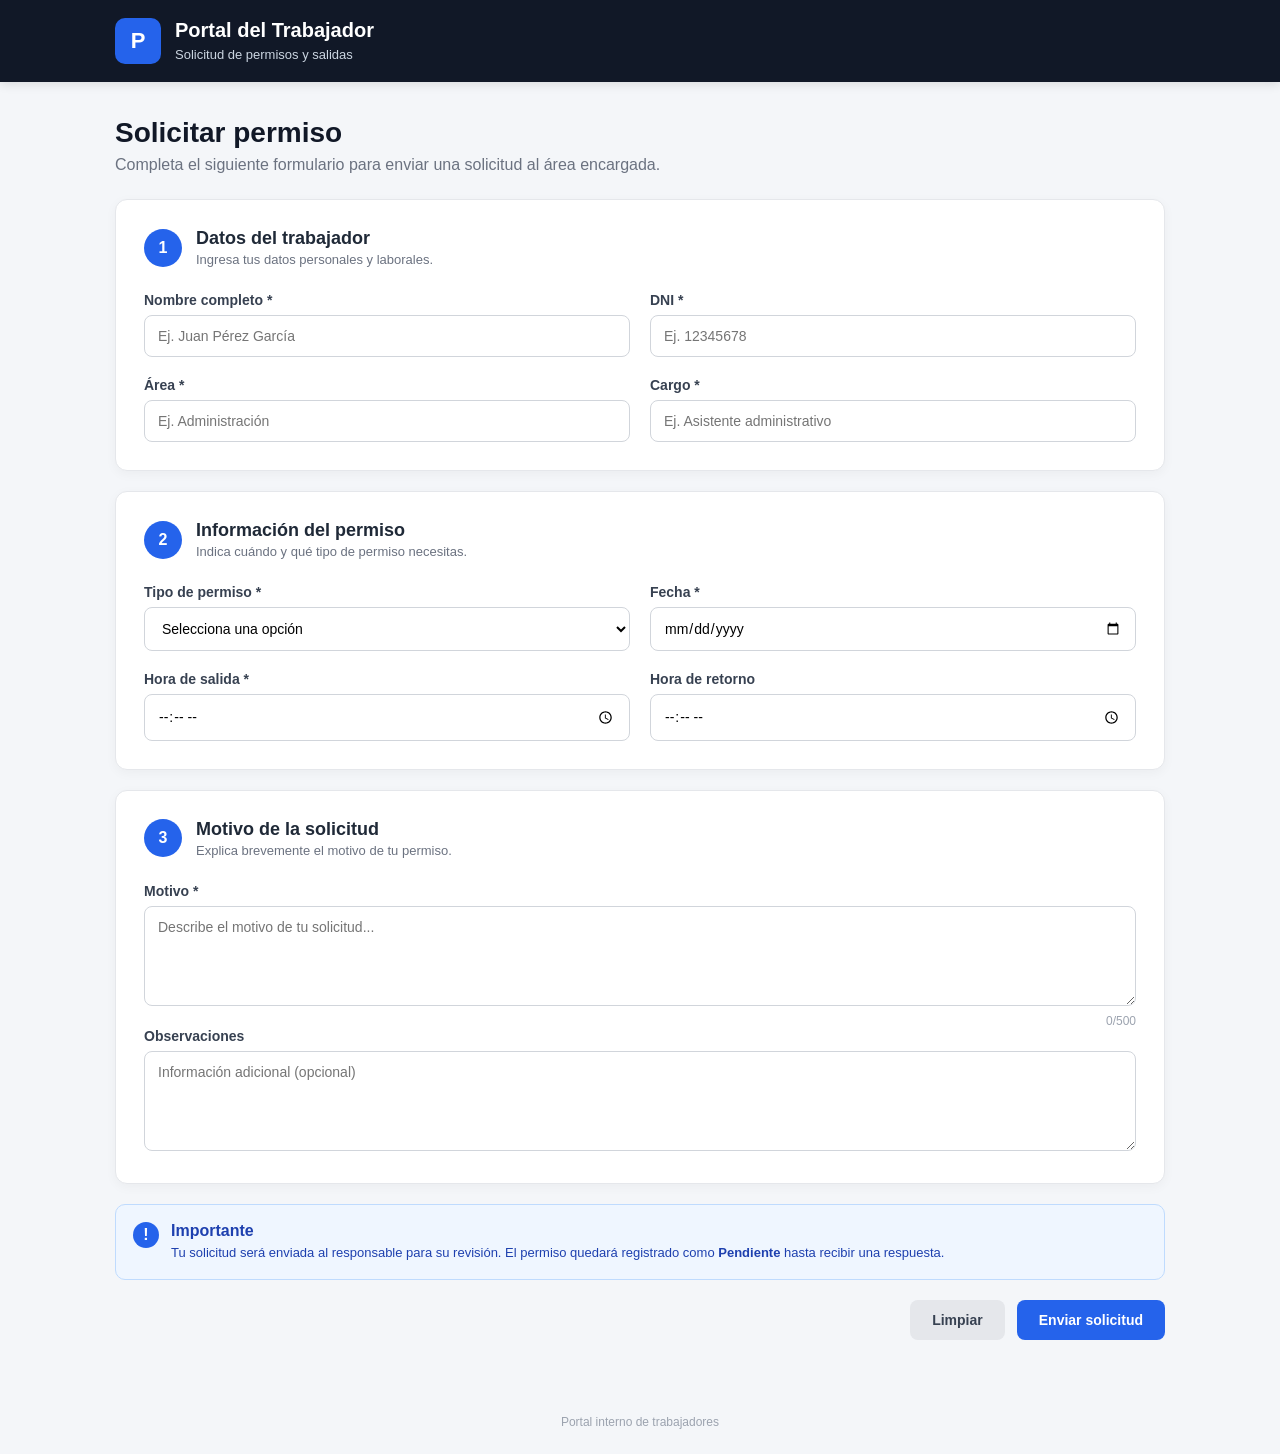
==== index.html @ 677ba8c8 "Rename solicitarpermisos.html to index.html" ====
<!DOCTYPE html>
<html lang="es">
<head>
    <meta charset="UTF-8">
    <meta name="viewport" content="width=device-width, initial-scale=1.0">
    <title>Solicitud de Permiso</title>

    <link rel="stylesheet" href="solicitarpermisos.css">
</head>

<body>

    <div class="page">

        <header class="topbar">
            <div class="brand">
                <div class="brand-icon">P</div>
                <div>
                    <h1>Portal del Trabajador</h1>
                    <span>Solicitud de permisos y salidas</span>
                </div>
            </div>
        </header>

        <main class="container">

            <div class="welcome">
                <h2>Solicitar permiso</h2>
                <p>
                    Completa el siguiente formulario para enviar una solicitud
                    al área encargada.
                </p>
            </div>

            <form id="solicitudForm">

                <!-- DATOS DEL TRABAJADOR -->
                <section class="card">

                    <div class="section-title">
                        <div class="number">1</div>
                        <div>
                            <h3>Datos del trabajador</h3>
                            <p>Ingresa tus datos personales y laborales.</p>
                        </div>
                    </div>

                    <div class="form-grid">

                        <div class="form-group">
                            <label for="nombre">
                                Nombre completo *
                            </label>

                            <input
                                type="text"
                                id="nombre"
                                name="nombre"
                                placeholder="Ej. Juan Pérez García"
                                required
                            >
                        </div>

                        <div class="form-group">
                            <label for="dni">
                                DNI *
                            </label>

                            <input
                                type="text"
                                id="dni"
                                name="dni"
                                placeholder="Ej. 12345678"
                                maxlength="8"
                                inputmode="numeric"
                                required
                            >
                        </div>

                        <div class="form-group">
                            <label for="area">
                                Área *
                            </label>

                            <input
                                type="text"
                                id="area"
                                name="area"
                                placeholder="Ej. Administración"
                                required
                            >
                        </div>

                        <div class="form-group">
                            <label for="cargo">
                                Cargo *
                            </label>

                            <input
                                type="text"
                                id="cargo"
                                name="cargo"
                                placeholder="Ej. Asistente administrativo"
                                required
                            >
                        </div>

                    </div>

                </section>


                <!-- DATOS DEL PERMISO -->
                <section class="card">

                    <div class="section-title">
                        <div class="number">2</div>

                        <div>
                            <h3>Información del permiso</h3>
                            <p>Indica cuándo y qué tipo de permiso necesitas.</p>
                        </div>
                    </div>

                    <div class="form-grid">

                        <div class="form-group">
                            <label for="tipo_permiso">
                                Tipo de permiso *
                            </label>

                            <select
                                id="tipo_permiso"
                                name="tipo_permiso"
                                required
                            >
                                <option value="">
                                    Selecciona una opción
                                </option>

                                <option value="Personal">
                                    Personal
                                </option>

                                <option value="Médico">
                                    Cita médica
                                </option>

                                <option value="Familiar">
                                    Motivo familiar
                                </option>

                                <option value="Laboral">
                                    Motivo laboral
                                </option>

                                <option value="Emergencia">
                                    Emergencia
                                </option>

                                <option value="Otro">
                                    Otro
                                </option>
                            </select>
                        </div>


                        <div class="form-group">
                            <label for="fecha">
                                Fecha *
                            </label>

                            <input
                                type="date"
                                id="fecha"
                                name="fecha"
                                required
                            >
                        </div>


                        <div class="form-group">
                            <label for="hora_salida">
                                Hora de salida *
                            </label>

                            <input
                                type="time"
                                id="hora_salida"
                                name="hora_salida"
                                required
                            >
                        </div>


                        <div class="form-group">
                            <label for="hora_retorno">
                                Hora de retorno
                            </label>

                            <input
                                type="time"
                                id="hora_retorno"
                                name="hora_retorno"
                            >
                        </div>

                    </div>

                </section>


                <!-- MOTIVO -->
                <section class="card">

                    <div class="section-title">
                        <div class="number">3</div>

                        <div>
                            <h3>Motivo de la solicitud</h3>
                            <p>Explica brevemente el motivo de tu permiso.</p>
                        </div>
                    </div>


                    <div class="form-group">

                        <label for="motivo">
                            Motivo *
                        </label>

                        <textarea
                            id="motivo"
                            name="motivo"
                            rows="4"
                            maxlength="500"
                            placeholder="Describe el motivo de tu solicitud..."
                            required
                        ></textarea>

                        <div class="counter">
                            <span id="contador">0</span>/500
                        </div>

                    </div>


                    <div class="form-group">

                        <label for="observaciones">
                            Observaciones
                        </label>

                        <textarea
                            id="observaciones"
                            name="observaciones"
                            rows="3"
                            maxlength="500"
                            placeholder="Información adicional (opcional)"
                        ></textarea>

                    </div>

                </section>


                <!-- AVISO -->
                <div class="notice">
                    <div class="notice-icon">!</div>

                    <div>
                        <strong>Importante</strong>

                        <p>
                            Tu solicitud será enviada al responsable para su
                            revisión. El permiso quedará registrado como
                            <strong>Pendiente</strong> hasta recibir una respuesta.
                        </p>
                    </div>
                </div>


                <!-- BOTONES -->
                <div class="actions">

                    <button
                        type="reset"
                        class="btn btn-secondary"
                        id="btnLimpiar"
                    >
                        Limpiar
                    </button>

                    <button
                        type="submit"
                        class="btn btn-primary"
                        id="btnEnviar"
                    >
                        <span id="textoBoton">
                            Enviar solicitud
                        </span>

                        <span
                            id="loader"
                            class="loader hidden"
                        ></span>
                    </button>

                </div>

            </form>


            <!-- MENSAJE DE ÉXITO -->
            <div
                id="successMessage"
                class="success-card hidden"
            >

                <div class="success-icon">
                    ✓
                </div>

                <h2>Solicitud enviada correctamente</h2>

                <p>
                    Tu solicitud fue registrada y enviada para revisión.
                </p>

                <div class="request-number">
                    <span>Número de solicitud</span>

                    <strong id="numeroSolicitud">
                        -
                    </strong>
                </div>

                <div class="status">
                    <span>Estado</span>
                    <strong>PENDIENTE</strong>
                </div>

                <button
                    type="button"
                    class="btn btn-primary"
                    id="nuevaSolicitud"
                >
                    Registrar otra solicitud
                </button>

            </div>

        </main>


        <footer>
            Portal interno de trabajadores
        </footer>

    </div>


    <script src="solicitarpermisos.js"></script>

</body>
</html>
---- solicitarpermisos.css ----
* {
    box-sizing: border-box;
    margin: 0;
    padding: 0;
}

body {
    font-family: Arial, Helvetica, sans-serif;
    background: #f4f6f9;
    color: #1f2937;
}

.page {
    min-height: 100vh;
}


/* =========================
   BARRA SUPERIOR
========================= */

.topbar {
    background: #111827;
    color: white;
    padding: 18px 30px;
    box-shadow: 0 2px 10px rgba(0, 0, 0, 0.12);
}

.brand {
    max-width: 1050px;
    margin: auto;
    display: flex;
    align-items: center;
    gap: 14px;
}

.brand-icon {
    width: 46px;
    height: 46px;
    border-radius: 10px;
    background: #2563eb;

    display: flex;
    align-items: center;
    justify-content: center;

    font-size: 22px;
    font-weight: bold;
}

.brand h1 {
    font-size: 20px;
    margin-bottom: 3px;
}

.brand span {
    color: #cbd5e1;
    font-size: 13px;
}


/* =========================
   CONTENEDOR
========================= */

.container {
    width: 92%;
    max-width: 1050px;
    margin: 35px auto 50px;
}

.welcome {
    margin-bottom: 25px;
}

.welcome h2 {
    font-size: 28px;
    margin-bottom: 7px;
    color: #111827;
}

.welcome p {
    color: #6b7280;
}


/* =========================
   TARJETAS
========================= */

.card {
    background: white;
    border-radius: 12px;
    padding: 28px;
    margin-bottom: 20px;

    border: 1px solid #e5e7eb;

    box-shadow:
        0 3px 12px rgba(0, 0, 0, 0.04);
}


/* =========================
   TITULOS
========================= */

.section-title {
    display: flex;
    gap: 14px;
    align-items: center;

    margin-bottom: 25px;
}

.number {
    width: 38px;
    height: 38px;

    border-radius: 50%;

    background: #2563eb;
    color: white;

    display: flex;
    align-items: center;
    justify-content: center;

    font-weight: bold;
}

.section-title h3 {
    font-size: 18px;
    margin-bottom: 3px;
}

.section-title p {
    color: #6b7280;
    font-size: 13px;
}


/* =========================
   FORMULARIO
========================= */

.form-grid {
    display: grid;
    grid-template-columns: repeat(2, 1fr);
    gap: 20px;
}

.form-group {
    position: relative;
}

.form-group label {
    display: block;

    font-size: 14px;
    font-weight: 600;

    margin-bottom: 7px;
    color: #374151;
}

input,
select,
textarea {
    width: 100%;

    border: 1px solid #d1d5db;

    border-radius: 8px;

    padding: 12px 13px;

    font-family: inherit;
    font-size: 14px;

    background: white;

    outline: none;

    transition:
        border-color 0.2s,
        box-shadow 0.2s;
}

input:focus,
select:focus,
textarea:focus {
    border-color: #2563eb;

    box-shadow:
        0 0 0 3px rgba(37, 99, 235, 0.1);
}

textarea {
    resize: vertical;
    min-height: 100px;
}


/* =========================
   CONTADOR
========================= */

.counter {
    text-align: right;
    color: #9ca3af;
    font-size: 12px;
    margin-top: 4px;
}


/* =========================
   AVISO
========================= */

.notice {
    display: flex;
    align-items: flex-start;
    gap: 12px;

    padding: 17px;

    margin-bottom: 20px;

    border-radius: 10px;

    background: #eff6ff;
    border: 1px solid #bfdbfe;

    color: #1e40af;
}

.notice-icon {
    min-width: 26px;
    height: 26px;

    border-radius: 50%;

    background: #2563eb;
    color: white;

    display: flex;
    align-items: center;
    justify-content: center;

    font-weight: bold;
}

.notice p {
    font-size: 13px;
    line-height: 1.5;
    margin-top: 3px;
}


/* =========================
   BOTONES
========================= */

.actions {
    display: flex;
    justify-content: flex-end;
    gap: 12px;
}

.btn {
    border: none;
    border-radius: 8px;

    padding: 12px 22px;

    font-size: 14px;
    font-weight: 600;

    cursor: pointer;

    transition: 0.2s;
}

.btn-primary {
    background: #2563eb;
    color: white;
}

.btn-primary:hover {
    background: #1d4ed8;
}

.btn-secondary {
    background: #e5e7eb;
    color: #374151;
}

.btn-secondary:hover {
    background: #d1d5db;
}


/* =========================
   LOADER
========================= */

.loader {
    display: inline-block;

    width: 16px;
    height: 16px;

    border: 2px solid rgba(255,255,255,0.4);
    border-top-color: white;

    border-radius: 50%;

    animation: spin 0.8s linear infinite;

    vertical-align: middle;
}

.hidden {
    display: none !important;
}

@keyframes spin {
    to {
        transform: rotate(360deg);
    }
}


/* =========================
   ÉXITO
========================= */

.success-card {
    background: white;

    border-radius: 14px;

    padding: 40px;

    text-align: center;

    border: 1px solid #e5e7eb;

    box-shadow:
        0 5px 20px rgba(0, 0, 0, 0.06);
}

.success-icon {
    width: 65px;
    height: 65px;

    border-radius: 50%;

    margin: 0 auto 18px;

    background: #dcfce7;
    color: #16a34a;

    display: flex;
    align-items: center;
    justify-content: center;

    font-size: 32px;
    font-weight: bold;
}

.success-card h2 {
    margin-bottom: 8px;
}

.success-card p {
    color: #6b7280;
}

.request-number {
    margin: 25px auto 12px;

    padding: 15px;

    max-width: 320px;

    background: #f9fafb;

    border-radius: 8px;
}

.request-number span,
.status span {
    display: block;

    font-size: 12px;

    color: #6b7280;

    margin-bottom: 5px;
}

.request-number strong {
    font-size: 22px;
    color: #2563eb;
}

.status {
    margin: 10px auto 25px;

    max-width: 320px;

    padding: 12px;

    background: #fff7ed;

    border-radius: 8px;

    color: #c2410c;
}


/* =========================
   FOOTER
========================= */

footer {
    text-align: center;

    padding: 25px;

    color: #9ca3af;

    font-size: 12px;
}


/* =========================
   RESPONSIVE
========================= */

@media (max-width: 700px) {

    .topbar {
        padding: 15px;
    }

    .container {
        width: 94%;
        margin-top: 25px;
    }

    .welcome h2 {
        font-size: 23px;
    }

    .card {
        padding: 20px;
    }

    .form-grid {
        grid-template-columns: 1fr;
        gap: 15px;
    }

    .actions {
        flex-direction: column-reverse;
    }

    .btn {
        width: 100%;
    }

    .success-card {
        padding: 30px 20px;
    }
}
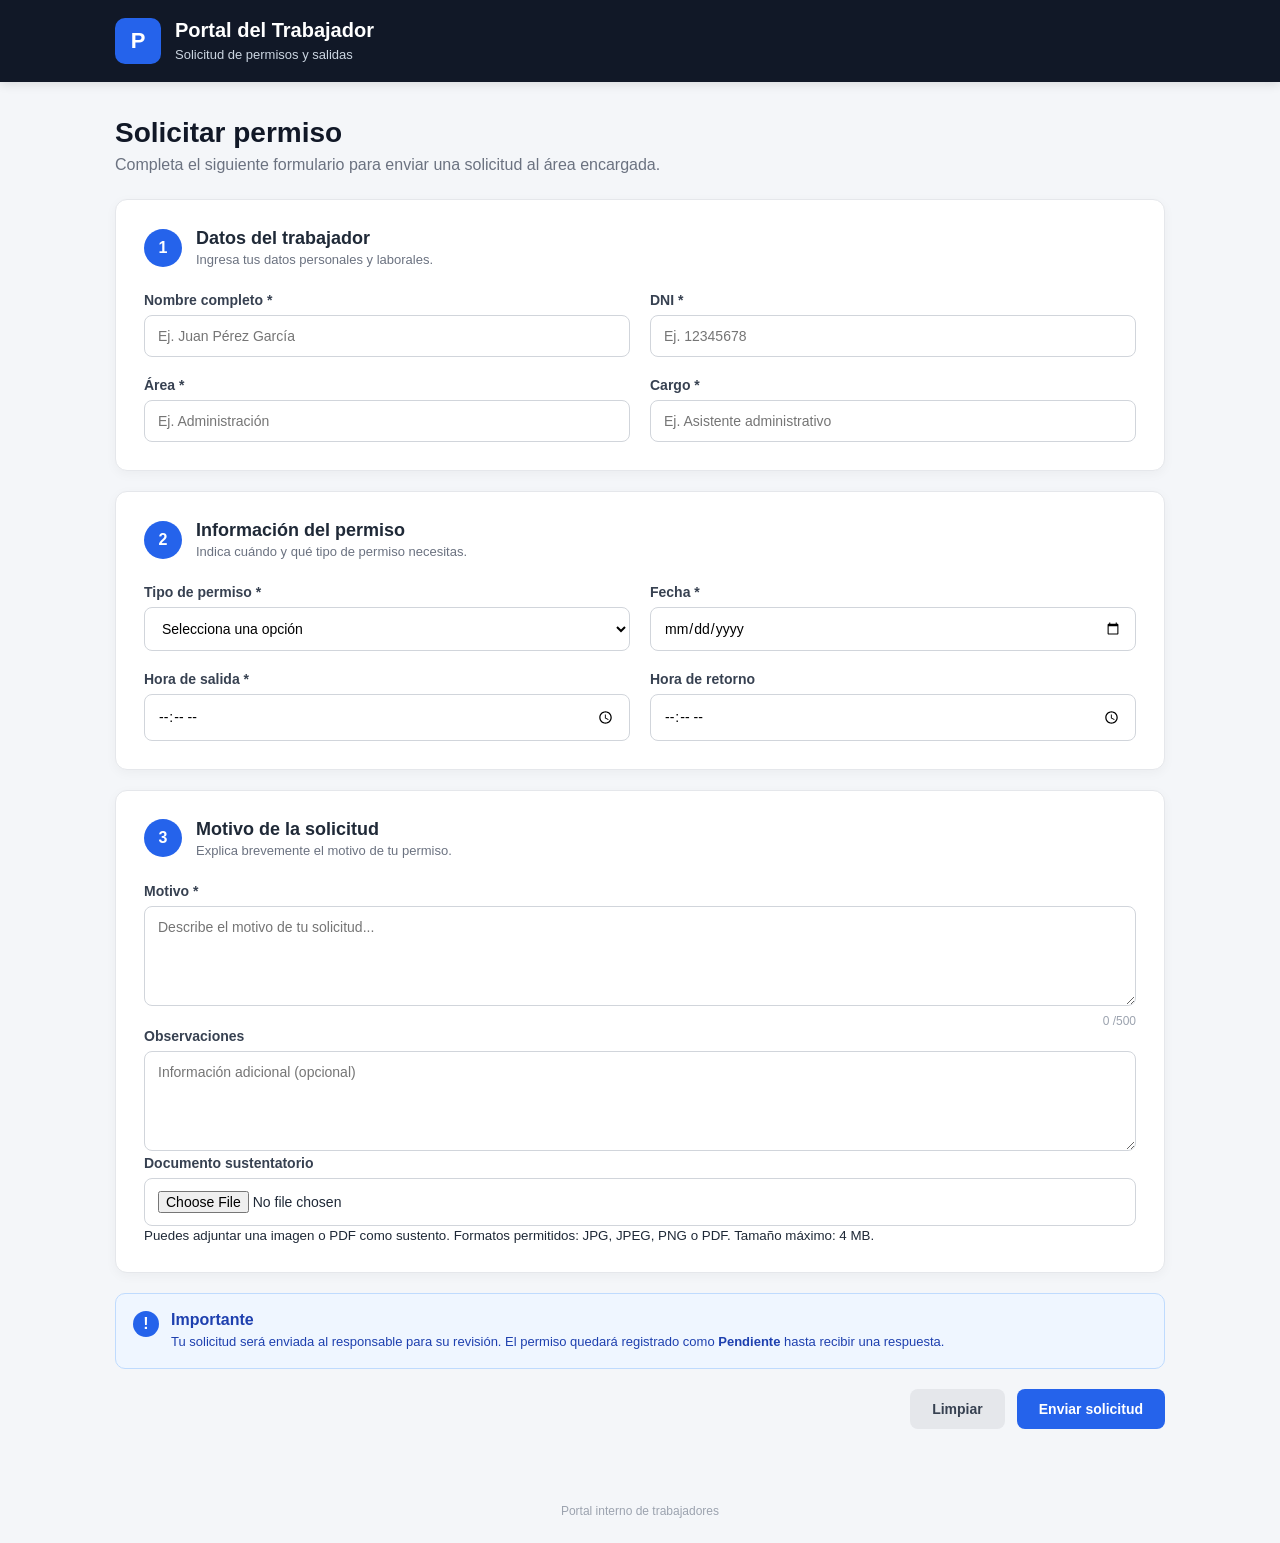
==== commit d5f5d43e: "Update index.html" ====
--- a/index.html
+++ b/index.html
@@ -1,8 +1,10 @@
 <!DOCTYPE html>
 <html lang="es">
+
 <head>
     <meta charset="UTF-8">
     <meta name="viewport" content="width=device-width, initial-scale=1.0">
+
     <title>Solicitud de Permiso</title>
 
     <link rel="stylesheet" href="solicitarpermisos.css">
@@ -13,41 +15,75 @@
     <div class="page">
 
         <header class="topbar">
+
             <div class="brand">
-                <div class="brand-icon">P</div>
+
+                <div class="brand-icon">
+                    P
+                </div>
+
                 <div>
                     <h1>Portal del Trabajador</h1>
-                    <span>Solicitud de permisos y salidas</span>
-                </div>
+
+                    <span>
+                        Solicitud de permisos y salidas
+                    </span>
+                </div>
+
             </div>
+
         </header>
 
+
         <main class="container">
 
+
             <div class="welcome">
+
                 <h2>Solicitar permiso</h2>
+
                 <p>
                     Completa el siguiente formulario para enviar una solicitud
                     al área encargada.
                 </p>
+
             </div>
 
+
+
             <form id="solicitudForm">
 
+
                 <!-- DATOS DEL TRABAJADOR -->
+
                 <section class="card">
 
                     <div class="section-title">
-                        <div class="number">1</div>
+
+                        <div class="number">
+                            1
+                        </div>
+
                         <div>
-                            <h3>Datos del trabajador</h3>
-                            <p>Ingresa tus datos personales y laborales.</p>
-                        </div>
-                    </div>
+
+                            <h3>
+                                Datos del trabajador
+                            </h3>
+
+                            <p>
+                                Ingresa tus datos personales y laborales.
+                            </p>
+
+                        </div>
+
+                    </div>
+
 
                     <div class="form-grid">
 
-                        <div class="form-group">
+
+                        <div class="form-group">
+
                             <label for="nombre">
                                 Nombre completo *
                             </label>
@@ -59,9 +95,13 @@
                                 placeholder="Ej. Juan Pérez García"
                                 required
                             >
-                        </div>
-
-                        <div class="form-group">
+
+                        </div>
+
+
+
+                        <div class="form-group">
+
                             <label for="dni">
                                 DNI *
                             </label>
@@ -75,9 +115,13 @@
                                 inputmode="numeric"
                                 required
                             >
-                        </div>
-
-                        <div class="form-group">
+
+                        </div>
+
+
+
+                        <div class="form-group">
+
                             <label for="area">
                                 Área *
                             </label>
@@ -89,9 +133,13 @@
                                 placeholder="Ej. Administración"
                                 required
                             >
-                        </div>
-
-                        <div class="form-group">
+
+                        </div>
+
+
+
+                        <div class="form-group">
+
                             <label for="cargo">
                                 Cargo *
                             </label>
@@ -103,72 +151,108 @@
                                 placeholder="Ej. Asistente administrativo"
                                 required
                             >
-                        </div>
+
+                        </div>
+
 
                     </div>
 
                 </section>
 
 
+
+
                 <!-- DATOS DEL PERMISO -->
+
                 <section class="card">
 
+
                     <div class="section-title">
-                        <div class="number">2</div>
+
+                        <div class="number">
+                            2
+                        </div>
+
 
                         <div>
-                            <h3>Información del permiso</h3>
-                            <p>Indica cuándo y qué tipo de permiso necesitas.</p>
-                        </div>
-                    </div>
+
+                            <h3>
+                                Información del permiso
+                            </h3>
+
+                            <p>
+                                Indica cuándo y qué tipo de permiso necesitas.
+                            </p>
+
+                        </div>
+
+                    </div>
+
+
 
                     <div class="form-grid">
 
-                        <div class="form-group">
+
+                        <div class="form-group">
+
                             <label for="tipo_permiso">
                                 Tipo de permiso *
                             </label>
+
 
                             <select
                                 id="tipo_permiso"
                                 name="tipo_permiso"
                                 required
                             >
+
                                 <option value="">
                                     Selecciona una opción
                                 </option>
 
+
                                 <option value="Personal">
                                     Personal
                                 </option>
 
+
                                 <option value="Médico">
                                     Cita médica
                                 </option>
 
+
                                 <option value="Familiar">
                                     Motivo familiar
                                 </option>
 
+
                                 <option value="Laboral">
                                     Motivo laboral
                                 </option>
 
+
                                 <option value="Emergencia">
                                     Emergencia
                                 </option>
 
+
                                 <option value="Otro">
                                     Otro
                                 </option>
+
                             </select>
-                        </div>
-
-
-                        <div class="form-group">
+
+                        </div>
+
+
+
+
+                        <div class="form-group">
+
                             <label for="fecha">
                                 Fecha *
                             </label>
+
 
                             <input
                                 type="date"
@@ -176,13 +260,18 @@
                                 name="fecha"
                                 required
                             >
-                        </div>
-
-
-                        <div class="form-group">
+
+                        </div>
+
+
+
+
+                        <div class="form-group">
+
                             <label for="hora_salida">
                                 Hora de salida *
                             </label>
+
 
                             <input
                                 type="time"
@@ -190,44 +279,71 @@
                                 name="hora_salida"
                                 required
                             >
-                        </div>
-
-
-                        <div class="form-group">
+
+                        </div>
+
+
+
+
+                        <div class="form-group">
+
                             <label for="hora_retorno">
                                 Hora de retorno
                             </label>
+
 
                             <input
                                 type="time"
                                 id="hora_retorno"
                                 name="hora_retorno"
                             >
-                        </div>
+
+                        </div>
+
 
                     </div>
 
                 </section>
 
 
+
+
                 <!-- MOTIVO -->
+
                 <section class="card">
 
+
                     <div class="section-title">
-                        <div class="number">3</div>
+
+                        <div class="number">
+                            3
+                        </div>
+
 
                         <div>
-                            <h3>Motivo de la solicitud</h3>
-                            <p>Explica brevemente el motivo de tu permiso.</p>
-                        </div>
-                    </div>
+
+                            <h3>
+                                Motivo de la solicitud
+                            </h3>
+
+                            <p>
+                                Explica brevemente el motivo de tu permiso.
+                            </p>
+
+                        </div>
+
+                    </div>
+
+
 
 
                     <div class="form-group">
+
 
                         <label for="motivo">
                             Motivo *
                         </label>
+
 
                         <textarea
                             id="motivo"
@@ -238,18 +354,30 @@
                             required
                         ></textarea>
 
+
                         <div class="counter">
-                            <span id="contador">0</span>/500
-                        </div>
-
-                    </div>
+
+                            <span id="contador">
+                                0
+                            </span>
+
+                            /500
+
+                        </div>
+
+
+                    </div>
+
+
 
 
                     <div class="form-group">
+
 
                         <label for="observaciones">
                             Observaciones
                         </label>
+
 
                         <textarea
                             id="observaciones"
@@ -259,29 +387,88 @@
                             placeholder="Información adicional (opcional)"
                         ></textarea>
 
-                    </div>
+
+                    </div>
+
+
+
+
+                    <!-- DOCUMENTO SUSTENTATORIO -->
+
+                    <div class="form-group">
+
+
+                        <label for="documento">
+                            Documento sustentatorio
+                        </label>
+
+
+                        <input
+                            type="file"
+                            id="documento"
+                            name="documento"
+                            accept=".jpg,.jpeg,.png,.pdf"
+                        >
+
+
+                        <small>
+                            Puedes adjuntar una imagen o PDF como sustento.
+                            Formatos permitidos: JPG, JPEG, PNG o PDF.
+                            Tamaño máximo: 4 MB.
+                        </small>
+
+
+                        <div
+                            id="nombreArchivo"
+                            class="file-name"
+                        ></div>
+
+
+                    </div>
+
 
                 </section>
 
 
+
+
                 <!-- AVISO -->
+
                 <div class="notice">
-                    <div class="notice-icon">!</div>
+
+
+                    <div class="notice-icon">
+                        !
+                    </div>
+
 
                     <div>
-                        <strong>Importante</strong>
+
+                        <strong>
+                            Importante
+                        </strong>
+
 
                         <p>
+
                             Tu solicitud será enviada al responsable para su
                             revisión. El permiso quedará registrado como
                             <strong>Pendiente</strong> hasta recibir una respuesta.
+
                         </p>
-                    </div>
-                </div>
+
+                    </div>
+
+
+                </div>
+
+
 
 
                 <!-- BOTONES -->
+
                 <div class="actions">
+
 
                     <button
                         type="reset"
@@ -291,54 +478,88 @@
                         Limpiar
                     </button>
 
+
+
                     <button
                         type="submit"
                         class="btn btn-primary"
                         id="btnEnviar"
                     >
+
                         <span id="textoBoton">
                             Enviar solicitud
                         </span>
+
 
                         <span
                             id="loader"
                             class="loader hidden"
                         ></span>
+
                     </button>
 
-                </div>
+
+                </div>
+
 
             </form>
 
 
+
+
             <!-- MENSAJE DE ÉXITO -->
+
             <div
                 id="successMessage"
                 class="success-card hidden"
             >
 
+
                 <div class="success-icon">
                     ✓
                 </div>
 
-                <h2>Solicitud enviada correctamente</h2>
+
+                <h2>
+                    Solicitud enviada correctamente
+                </h2>
+
 
                 <p>
                     Tu solicitud fue registrada y enviada para revisión.
                 </p>
 
+
+
                 <div class="request-number">
-                    <span>Número de solicitud</span>
+
+                    <span>
+                        Número de solicitud
+                    </span>
+
 
                     <strong id="numeroSolicitud">
                         -
                     </strong>
-                </div>
+
+                </div>
+
+
 
                 <div class="status">
-                    <span>Estado</span>
-                    <strong>PENDIENTE</strong>
-                </div>
+
+                    <span>
+                        Estado
+                    </span>
+
+
+                    <strong>
+                        PENDIENTE
+                    </strong>
+
+                </div>
+
+
 
                 <button
                     type="button"
@@ -348,19 +569,26 @@
                     Registrar otra solicitud
                 </button>
 
+
             </div>
 
+
         </main>
+
+
 
 
         <footer>
             Portal interno de trabajadores
         </footer>
 
+
     </div>
 
 
+
     <script src="solicitarpermisos.js"></script>
 
 </body>
+
 </html>
